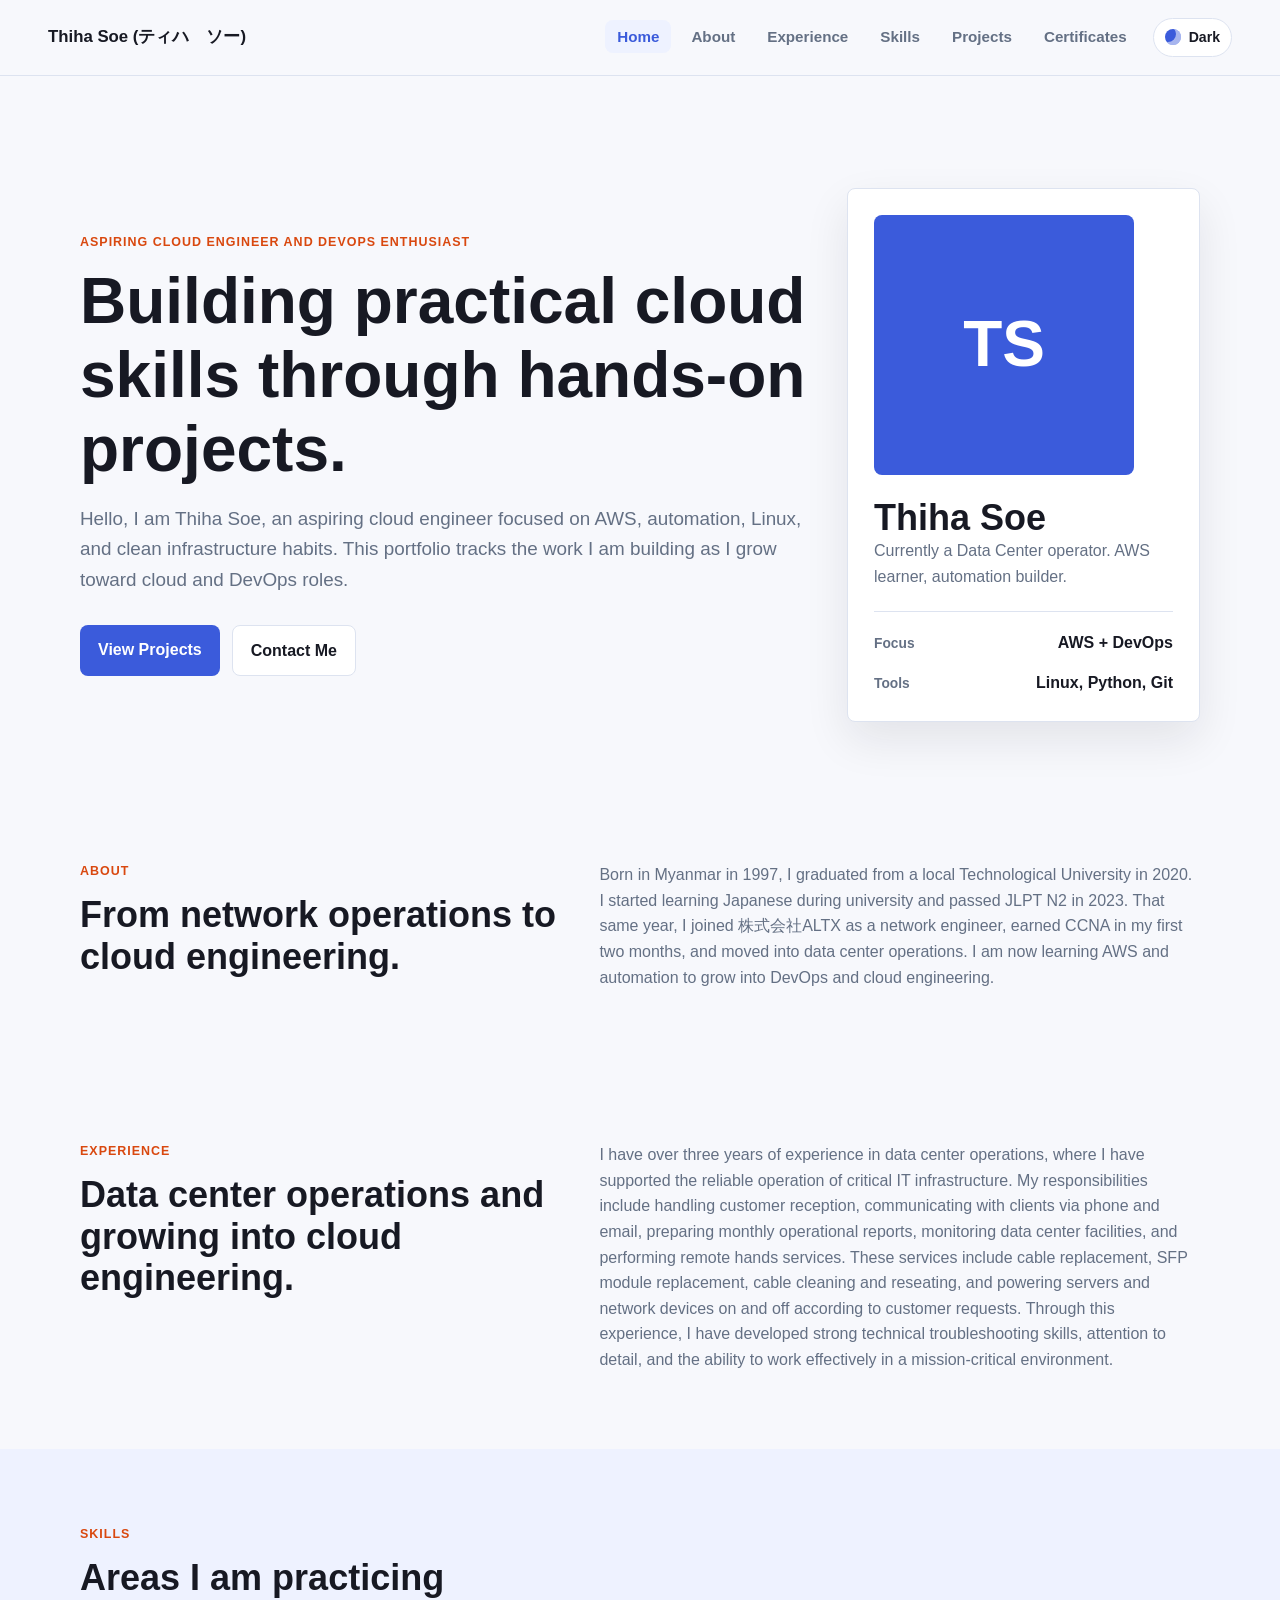
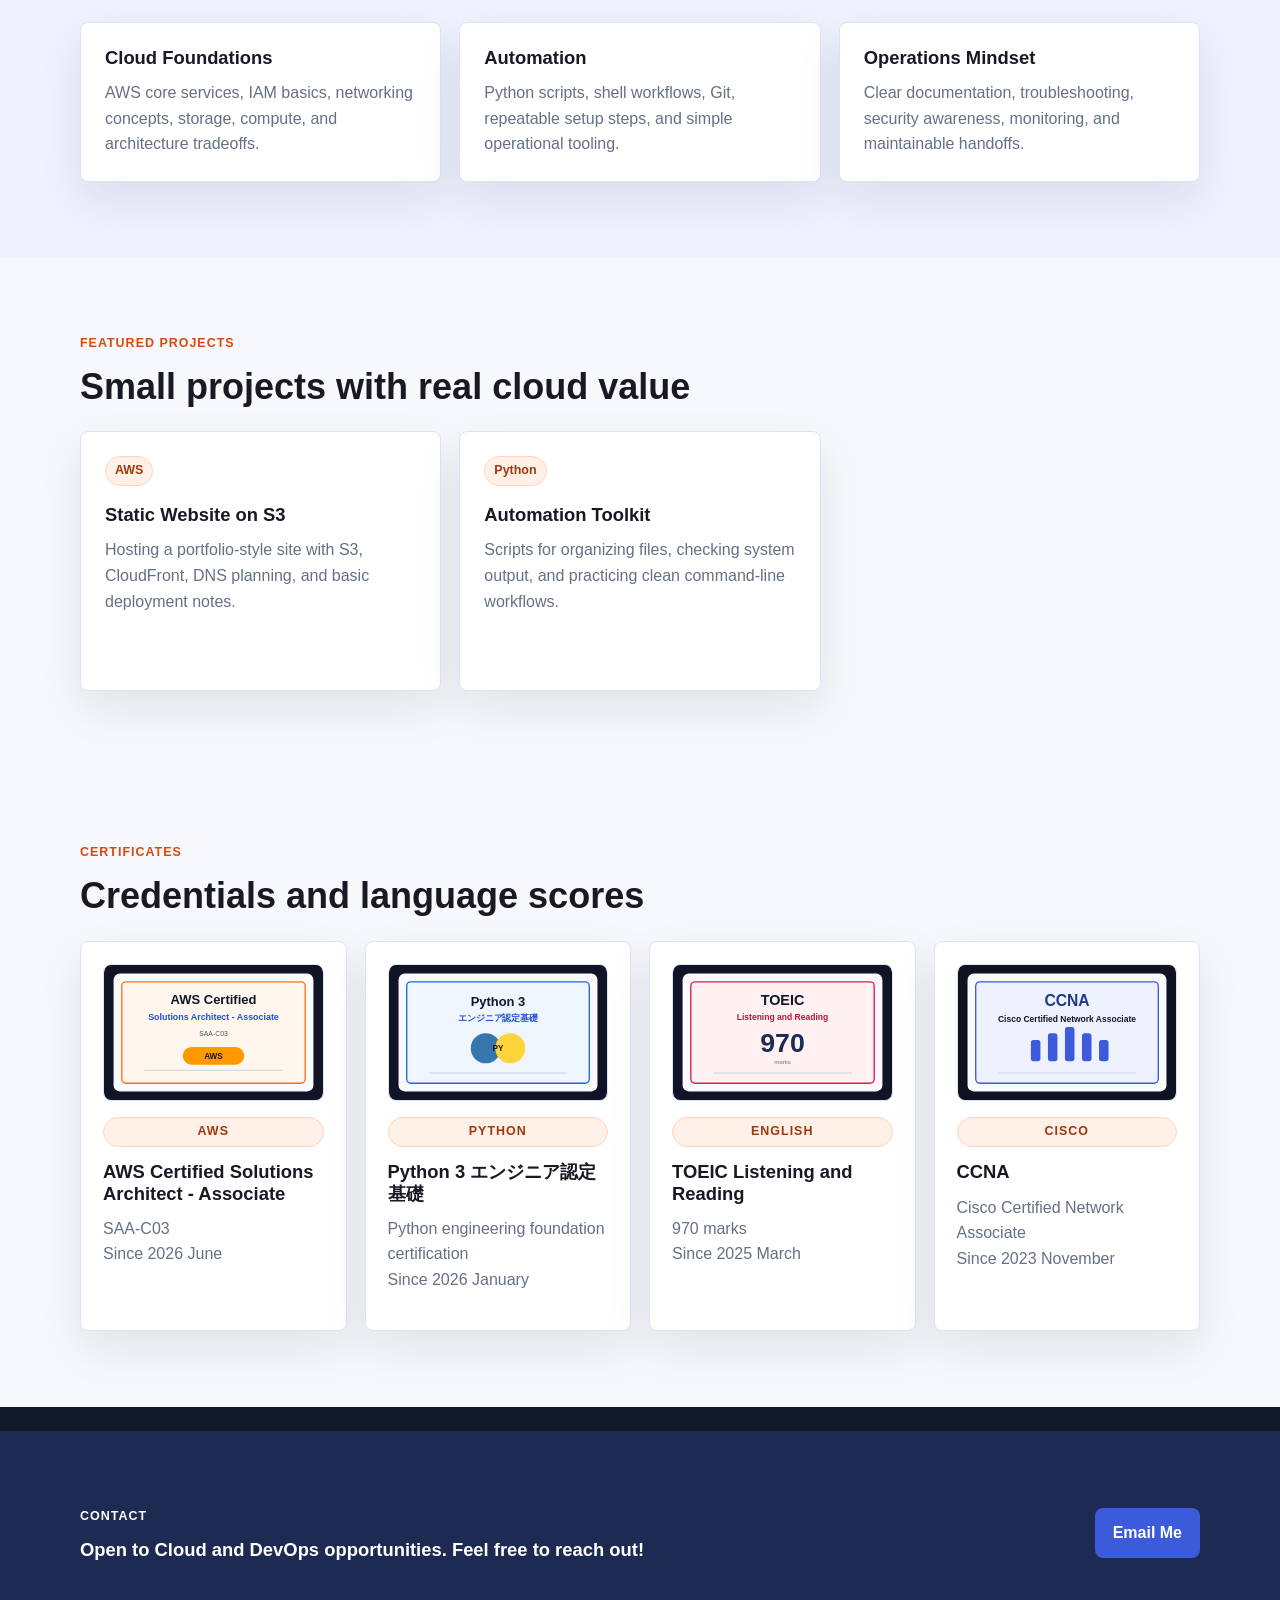
==== index.html @ a26cce4c "initial portfolio website Simple one page portfolio website with html, css, and javascript(day one) " ====
<!DOCTYPE html>
<html lang="en">
<head>
    <meta charset="UTF-8">
    <meta name="viewport" content="width=device-width, initial-scale=1.0">
    <meta name="description" content="Portfolio of Thiha Soe, an aspiring cloud engineer focused on AWS, automation, and reliable infrastructure.">
    <title>Thiha Soe | Cloud Engineer Portfolio</title>
    <link rel="stylesheet" href="assets/css/style.css">
</head>
<body>
    <nav class="site-nav" aria-label="Main navigation">
        <a class="brand" href="#home">Thiha Soe (ティハ　ソー)</a>
        <div class="nav-actions">
            <ul>
                <li><a href="#home" aria-current="page">Home</a></li>
                <li><a href="#about">About</a></li>
                <li><a href="#experience">Experience</a></li>
                <li><a href="#skills">Skills</a></li>
                <li><a href="#projects">Projects</a></li>
                <li><a href="#certificates">Certificates</a></li>
            </ul>
            <button class="theme-toggle" type="button" aria-label="Switch to dark mode" aria-pressed="false">
                <span class="theme-toggle-icon" aria-hidden="true"></span>
                <span class="theme-toggle-text">Dark</span>
            </button>
        </div>
    </nav>

    <header class="hero" id="home">
        <div class="container hero-grid">
            <div class="hero-copy">
                <p class="eyebrow">Aspiring Cloud Engineer and DEVOPS Enthusiast</p>
                <h1>Building practical cloud skills through hands-on projects.</h1>
                <p class="lead">
                    Hello, I am Thiha Soe, an aspiring cloud engineer focused on AWS, automation, Linux, and clean infrastructure habits. This portfolio tracks the work I am building as I grow toward cloud and DevOps roles.
                </p>
                <div class="hero-actions">
                    <a href="#projects" class="button primary">View Projects</a>
                    <a href="#contact" class="button secondary">Contact Me</a>
                </div>
            </div>
            <div class="profile-panel" aria-label="Portfolio summary">
                <div class="avatar" aria-hidden="true">TS</div>
                <div>
                    <h2>Thiha Soe</h2>
                    <p>Currently a Data Center operator.
                        AWS learner, automation builder.</p>
                </div>
                <dl class="quick-facts">
                    <div>
                        <dt>Focus</dt>
                        <dd>AWS + DevOps</dd>
                    </div>
                    <div>
                        <dt>Tools</dt>
                        <dd>Linux, Python, Git</dd>
                    </div>
                </dl>
            </div>
        </div>
    </header>

    <main>
        <section class="section" id="about">
            <div class="container split">
                <div>
                    <p class="eyebrow">About</p>
                    <h2>From network operations to cloud engineering.</h2>
                </div>
                <p>
                    Born in Myanmar in 1997, I graduated from a local Technological University in 2020. I started learning Japanese during university and passed JLPT N2 in 2023. That same year, I joined 株式会社ALTX as a network engineer, earned CCNA in my first two months, and moved into data center operations. I am now learning AWS and automation to grow into DevOps and cloud engineering.
                </p>
            </div>
        </section>

        <section class="section" id="experience">
            <div class="container split">
                <div>
                    <p class="eyebrow">Experience</p>
                    <h2>Data center operations and growing into cloud engineering.</h2>
                </div>
                <p>
                    I have over three years of experience in data center operations, where I have supported the reliable operation of critical IT infrastructure. My responsibilities include handling customer reception, communicating with clients via phone and email, preparing monthly operational reports, monitoring data center facilities, and performing remote hands services. These services include cable replacement, SFP module replacement, cable cleaning and reseating, and powering servers and network devices on and off according to customer requests. Through this experience, I have developed strong technical troubleshooting skills, attention to detail, and the ability to work effectively in a mission-critical environment.
                </p>
            </div>
        </section>

        <section class="section tinted" id="skills">
            <div class="container">
                <div class="section-heading">
                    <p class="eyebrow">Skills</p>
                    <h2>Areas I am practicing</h2>
                </div>
                <div class="grid three-up">
                    <article class="card">
                        <h3>Cloud Foundations</h3>
                        <p>AWS core services, IAM basics, networking concepts, storage, compute, and architecture tradeoffs.</p>
                    </article>
                    <article class="card">
                        <h3>Automation</h3>
                        <p>Python scripts, shell workflows, Git, repeatable setup steps, and simple operational tooling.</p>
                    </article>
                    <article class="card">
                        <h3>Operations Mindset</h3>
                        <p>Clear documentation, troubleshooting, security awareness, monitoring, and maintainable handoffs.</p>
                    </article>
                </div>
            </div>
        </section>

        <section class="section" id="projects">
            <div class="container">
                <div class="section-heading row-heading">
                    <div>
                        <p class="eyebrow">Featured Projects</p>
                        <h2>Small projects with real cloud value</h2>
                    </div>
                </div>
                <div class="grid three-up">
                    <article class="card project-card">
                        <span class="tag">AWS</span>
                        <h3>Static Website on S3</h3>
                        <p>Hosting a portfolio-style site with S3, CloudFront, DNS planning, and basic deployment notes.</p>
                    </article>
                    <article class="card project-card">
                        <span class="tag">Python</span>
                        <h3>Automation Toolkit</h3>
                        <p>Scripts for organizing files, checking system output, and practicing clean command-line workflows.</p>
                    </article>
                </div>
            </div>
        </section>

        <section class="section certificates-section" id="certificates">
            <div class="container">
                <div class="section-heading">
                    <p class="eyebrow">Certificates</p>
                    <h2>Credentials and language scores</h2>
                </div>
                <div class="grid four-up">
                    <article class="certificate-card">
                        <img class="certificate-media" src="assets/img/certificates/aws-saa-c03.svg" alt="AWS Certified Solutions Architect Associate certificate preview">
                        <span class="badge">AWS</span>
                        <h3>AWS Certified Solutions Architect - Associate</h3>
                        <p>SAA-C03</p>
                        <p>Since 2026 June</p>
                    </article>
                    <article class="certificate-card">
                        <img class="certificate-media" src="assets/img/certificates/python-foundation.svg" alt="Python 3 engineer foundation certificate preview">
                        <span class="badge">Python</span>
                        <h3>Python 3 エンジニア認定基礎</h3>
                        <p>Python engineering foundation certification</p>
                        <p>Since 2026 January</p>
                    </article>
                    <article class="certificate-card">
                        <img class="certificate-media" src="assets/img/certificates/toeic-970.svg" alt="TOEIC Listening and Reading score certificate preview">
                        <span class="badge">English</span>
                        <h3>TOEIC Listening and Reading</h3>
                        <p>970 marks</p>
                        <p>Since 2025 March</p>
                    </article>
                    </article>
                    <article class="certificate-card">
                        <img class="certificate-media" src="assets/img/certificates/ccna.svg" alt="CCNA certificate preview">
                        <span class="badge">Cisco</span>
                        <h3>CCNA</h3>
                        <p>Cisco Certified Network Associate</p>
                        <p>Since 2023 November</p>
                    </article>
                </div>
            </div>
        </section>
    </main>
        
    <footer>
        <section class="section contact-band" id="contact">
            <div class="container contact-content">
                <div>
                    <p class="eyebrow">Contact</p>
                    <h3>Open to Cloud and DevOps opportunities. Feel free to reach out!</h3>
                </div>
                <a href="mailto:thihasoe20697@gmail.com" class="button primary">Email Me</a>
            </div>
        </section>
    </footer>
    <script src="assets/js/script.js"></script>
</body>
</html>
---- assets/css/style.css ----
:root {
    color-scheme: light;
    --bg: #f7f8fc;
    --surface: #ffffff;
    --surface-soft: #eef2ff;
    --ink: #171923;
    --muted: #647084;
    --primary: #3b5bdb;
    --primary-dark: #1d2b53;
    --on-primary: #ffffff;
    --accent: #d9480f;
    --border: #dde3f0;
    --shadow: 0 18px 45px rgba(23, 25, 35, 0.09);
    --nav-bg: rgba(247, 248, 252, 0.92);
    --tag-bg: #fff1e8;
    --tag-border: #ffd4bd;
    --tag-text: #a1380b;
    --footer-bg: #111827;
    --footer-text: #cbd5e1;
}

:root[data-theme="dark"] {
    color-scheme: dark;
    --bg: #0f1220;
    --surface: #171a2e;
    --surface-soft: #1f2440;
    --ink: #f6f7fb;
    --muted: #adb7d1;
    --primary: #91a7ff;
    --primary-dark: #273469;
    --on-primary: #101426;
    --accent: #ffb86b;
    --border: #303854;
    --shadow: 0 18px 45px rgba(0, 0, 0, 0.32);
    --nav-bg: rgba(15, 18, 32, 0.94);
    --tag-bg: #33283b;
    --tag-border: #65507a;
    --tag-text: #ffd08f;
    --footer-bg: #090b14;
    --footer-text: #c8d0e6;
}

* {
    box-sizing: border-box;
    margin: 0;
    padding: 0;
}

html {
    scroll-behavior: smooth;
}

body {
    background: var(--bg);
    color: var(--ink);
    font-family: Arial, Helvetica, sans-serif;
    line-height: 1.6;
    transition: background 0.2s ease, color 0.2s ease;
}

a {
    color: inherit;
}

.site-nav {
    align-items: center;
    background: var(--nav-bg);
    border-bottom: 1px solid var(--border);
    display: flex;
    gap: 24px;
    justify-content: space-between;
    padding: 18px clamp(18px, 4vw, 48px);
    position: sticky;
    top: 0;
    z-index: 10;
}

.nav-actions {
    align-items: center;
    display: flex;
    gap: 14px;
}

.brand {
    color: var(--ink);
    font-size: 1.05rem;
    font-weight: 800;
    text-decoration: none;
}

.site-nav ul {
    display: flex;
    gap: 8px;
    list-style: none;
}

.theme-toggle {
    align-items: center;
    background: var(--surface);
    border: 1px solid var(--border);
    border-radius: 999px;
    color: var(--ink);
    cursor: pointer;
    display: inline-flex;
    font: inherit;
    font-size: 0.88rem;
    font-weight: 800;
    gap: 8px;
    min-height: 38px;
    padding: 7px 11px;
}

.theme-toggle:hover {
    border-color: var(--primary);
}

.theme-toggle-icon {
    background: var(--primary);
    border-radius: 50%;
    box-shadow: inset -5px -3px 0 rgba(255, 255, 255, 0.55);
    height: 16px;
    width: 16px;
}

:root[data-theme="dark"] .theme-toggle-icon {
    background: var(--accent);
    box-shadow: 0 0 0 4px rgba(255, 184, 107, 0.16);
}

.site-nav a:not(.brand) {
    border-radius: 8px;
    color: var(--muted);
    font-size: 0.95rem;
    font-weight: 700;
    padding: 8px 12px;
    text-decoration: none;
}

.site-nav a:hover,
.site-nav a[aria-current="page"] {
    background: var(--surface-soft);
    color: var(--primary);
}

.container {
    margin: 0 auto;
    width: min(1120px, calc(100% - 36px));
}

.hero {
    padding: clamp(56px, 9vw, 112px) 0 64px;
}

.hero-grid {
    align-items: center;
    display: grid;
    gap: 34px;
    grid-template-columns: minmax(0, 1.35fr) minmax(280px, 0.65fr);
}

.hero-copy {
    max-width: 760px;
}

.eyebrow {
    color: var(--accent);
    font-size: 0.78rem;
    font-weight: 800;
    letter-spacing: 0.08em;
    margin-bottom: 12px;
    text-transform: uppercase;
}

h1,
h2,
h3 {
    line-height: 1.15;
}

h1 {
    font-size: clamp(2.4rem, 5vw, 4.8rem);
    max-width: 840px;
}

h2 {
    font-size: clamp(1.45rem, 3vw, 2.25rem);
}

h3 {
    font-size: 1.15rem;
}

p {
    color: var(--muted);
}

.lead {
    color: var(--muted);
    font-size: clamp(1.02rem, 2vw, 1.18rem);
    margin-top: 18px;
}

.hero-actions {
    display: flex;
    flex-wrap: wrap;
    gap: 12px;
    margin-top: 30px;
}

.button {
    border-radius: 8px;
    display: inline-flex;
    font-weight: 800;
    justify-content: center;
    min-height: 46px;
    padding: 12px 18px;
    text-decoration: none;
    transition: background 0.2s ease, color 0.2s ease, transform 0.2s ease;
}

.button:hover {
    transform: translateY(-2px);
}

.button.primary {
    background: var(--primary);
    color: var(--on-primary);
}

.button.primary:hover {
    background: var(--primary-dark);
}

.button.secondary {
    background: var(--surface);
    border: 1px solid var(--border);
    color: var(--ink);
}

.profile-panel {
    background: var(--surface);
    border: 1px solid var(--border);
    border-radius: 8px;
    box-shadow: var(--shadow);
    display: grid;
    gap: 22px;
    padding: 26px;
}

.avatar {
    align-items: center;
    aspect-ratio: 1;
    background: var(--primary);
    border-radius: 8px;
    color: var(--on-primary);
    display: grid;
    font-size: clamp(2.4rem, 5vw, 4rem);
    font-weight: 900;
    justify-items: center;
    width: min(100%, 260px);
}

.quick-facts {
    border-top: 1px solid var(--border);
    display: grid;
    gap: 14px;
    padding-top: 18px;
}

.quick-facts div {
    align-items: baseline;
    display: flex;
    justify-content: space-between;
    gap: 16px;
}

.quick-facts dt {
    color: var(--muted);
    font-size: 0.86rem;
    font-weight: 700;
}

.quick-facts dd {
    color: var(--ink);
    font-weight: 800;
    text-align: right;
}

.section {
    padding: clamp(42px, 7vw, 76px) 0;
}

.page {
    min-height: 72vh;
}

.tinted {
    background: var(--surface-soft);
}

.split {
    align-items: start;
    display: grid;
    gap: 28px;
    grid-template-columns: minmax(0, 0.9fr) minmax(0, 1.1fr);
}

.section-heading {
    margin-bottom: 24px;
}

.row-heading {
    align-items: end;
    display: flex;
    gap: 18px;
    justify-content: space-between;
}

.text-link {
    color: var(--primary);
    font-weight: 800;
    text-decoration-thickness: 2px;
    text-underline-offset: 4px;
}

.grid {
    display: grid;
    gap: 18px;
}

.two-up {
    grid-template-columns: repeat(2, minmax(0, 1fr));
}

.three-up {
    grid-template-columns: repeat(3, minmax(0, 1fr));
}

.card {
    background: var(--surface);
    border: 1px solid var(--border);
    border-radius: 8px;
    box-shadow: var(--shadow);
    padding: 24px;
}

.card h2,
.card h3 {
    margin-bottom: 12px;
}

.project-card {
    display: flex;
    flex-direction: column;
    min-height: 260px;
}

.tag {
    align-items: center;
    align-self: flex-start;
    background: var(--tag-bg);
    border: 1px solid var(--tag-border);
    border-radius: 999px;
    color: var(--tag-text);
    display: inline-flex;
    font-size: 0.78rem;
    font-weight: 900;
    justify-content: center;
    margin-bottom: 18px;
    min-height: 28px;
    padding: 4px 9px;
    text-align: center;
}

.four-up {
    grid-template-columns: repeat(auto-fit, minmax(220px, 1fr));
}

.certificates-section {
    background: var(--bg);
}

.certificate-card {
    background: var(--surface);
    border: 1px solid var(--border);
    border-radius: 8px;
    box-shadow: var(--shadow);
    display: flex;
    flex-direction: column;
    min-height: 390px;
    padding: 22px;
}

.certificate-media {
    aspect-ratio: 16 / 10;
    background: var(--surface-soft);
    border: 1px solid var(--border);
    border-radius: 8px;
    display: block;
    margin-bottom: 16px;
    object-fit: cover;
    width: 100%;
}

.certificate-card .badge {
    align-items: center;
    background: var(--tag-bg);
    border: 1px solid var(--tag-border);
    border-radius: 999px;
    color: var(--tag-text);
    display: inline-flex;
    font-size: 0.78rem;
    font-weight: 900;
    justify-content: center;
    letter-spacing: 0.08em;
    margin-bottom: 14px;
    min-height: 28px;
    padding: 4px 10px;
    text-align: center;
    text-transform: uppercase;
}

.certificate-card h3 {
    margin-bottom: 12px;
}

.credential-actions {
    margin-top: auto;
    padding-top: 18px;
}

.button.small {
    font-size: 0.88rem;
    min-height: 40px;
    padding: 9px 12px;
    width: 100%;
}

.cert-icon {
    align-items: center;
    background: var(--surface-soft);
    border: 1px solid var(--border);
    border-radius: 14px;
    display: inline-flex;
    height: 54px;
    justify-content: center;
    margin-bottom: 12px;
    width: 54px;
}

.cert-icon svg {
    height: 32px;
    width: 32px;
}

.badge-row {
    display: flex;
    flex-wrap: wrap;
    gap: 8px;
    margin-top: 14px;
}

.pill {
    background: var(--surface-soft);
    border: 1px solid var(--border);
    border-radius: 999px;
    color: var(--primary);
    display: inline-block;
    font-size: 0.76rem;
    font-weight: 700;
    padding: 4px 8px;
}

.check-list,
.mini-list {
    list-style: none;
}

.check-list li,
.mini-list li {
    color: var(--muted);
    padding-left: 22px;
    position: relative;
}

.check-list li + li,
.mini-list li + li {
    margin-top: 9px;
}

.check-list li::before,
.mini-list li::before {
    background: var(--primary);
    border-radius: 50%;
    content: "";
    height: 7px;
    left: 0;
    position: absolute;
    top: 0.6em;
    width: 7px;
}

.mini-list {
    border-top: 1px solid var(--border);
    margin-top: auto;
    padding-top: 18px;
}

.timeline {
    display: grid;
    gap: 16px;
}

.timeline article {
    align-items: start;
    background: var(--surface);
    border: 1px solid var(--border);
    border-radius: 8px;
    display: grid;
    gap: 18px;
    grid-template-columns: 54px 1fr;
    padding: 20px;
}

.timeline span {
    align-items: center;
    background: var(--primary);
    border-radius: 8px;
    color: #ffffff;
    display: grid;
    font-weight: 900;
    height: 44px;
    justify-items: center;
}

.contact-band {
    background: var(--primary-dark);
}

.contact-band h2,
.contact-band .eyebrow {
    color: #ffffff;
}

.contact-content {
    align-items: center;
    display: flex;
    gap: 22px;
    justify-content: space-between;
}

footer {
    background: var(--footer-bg);
    color: #ffffff;
    padding: 24px 0;
}

footer p {
    color: var(--footer-text);
}

.footer-content {
    align-items: center;
    display: flex;
    flex-wrap: wrap;
    gap: 12px;
    justify-content: space-between;
}

@media (max-width: 860px) {
    .hero-grid,
    .split,
    .two-up,
    .three-up,
    .four-up {
        grid-template-columns: 1fr;
    }

    .profile-panel {
        max-width: 460px;
    }

    .row-heading,
    .contact-content {
        align-items: flex-start;
        flex-direction: column;
    }
}

@media (max-width: 620px) {
    .site-nav {
        align-items: flex-start;
        flex-direction: column;
    }

    .nav-actions {
        align-items: flex-start;
        flex-direction: column;
        width: 100%;
    }

    .site-nav ul {
        flex-wrap: wrap;
    }

    .button {
        width: 100%;
    }

    .hero-actions {
        width: 100%;
    }

    .quick-facts div {
        align-items: flex-start;
        flex-direction: column;
        gap: 2px;
    }

    .quick-facts dd {
        text-align: left;
    }
}
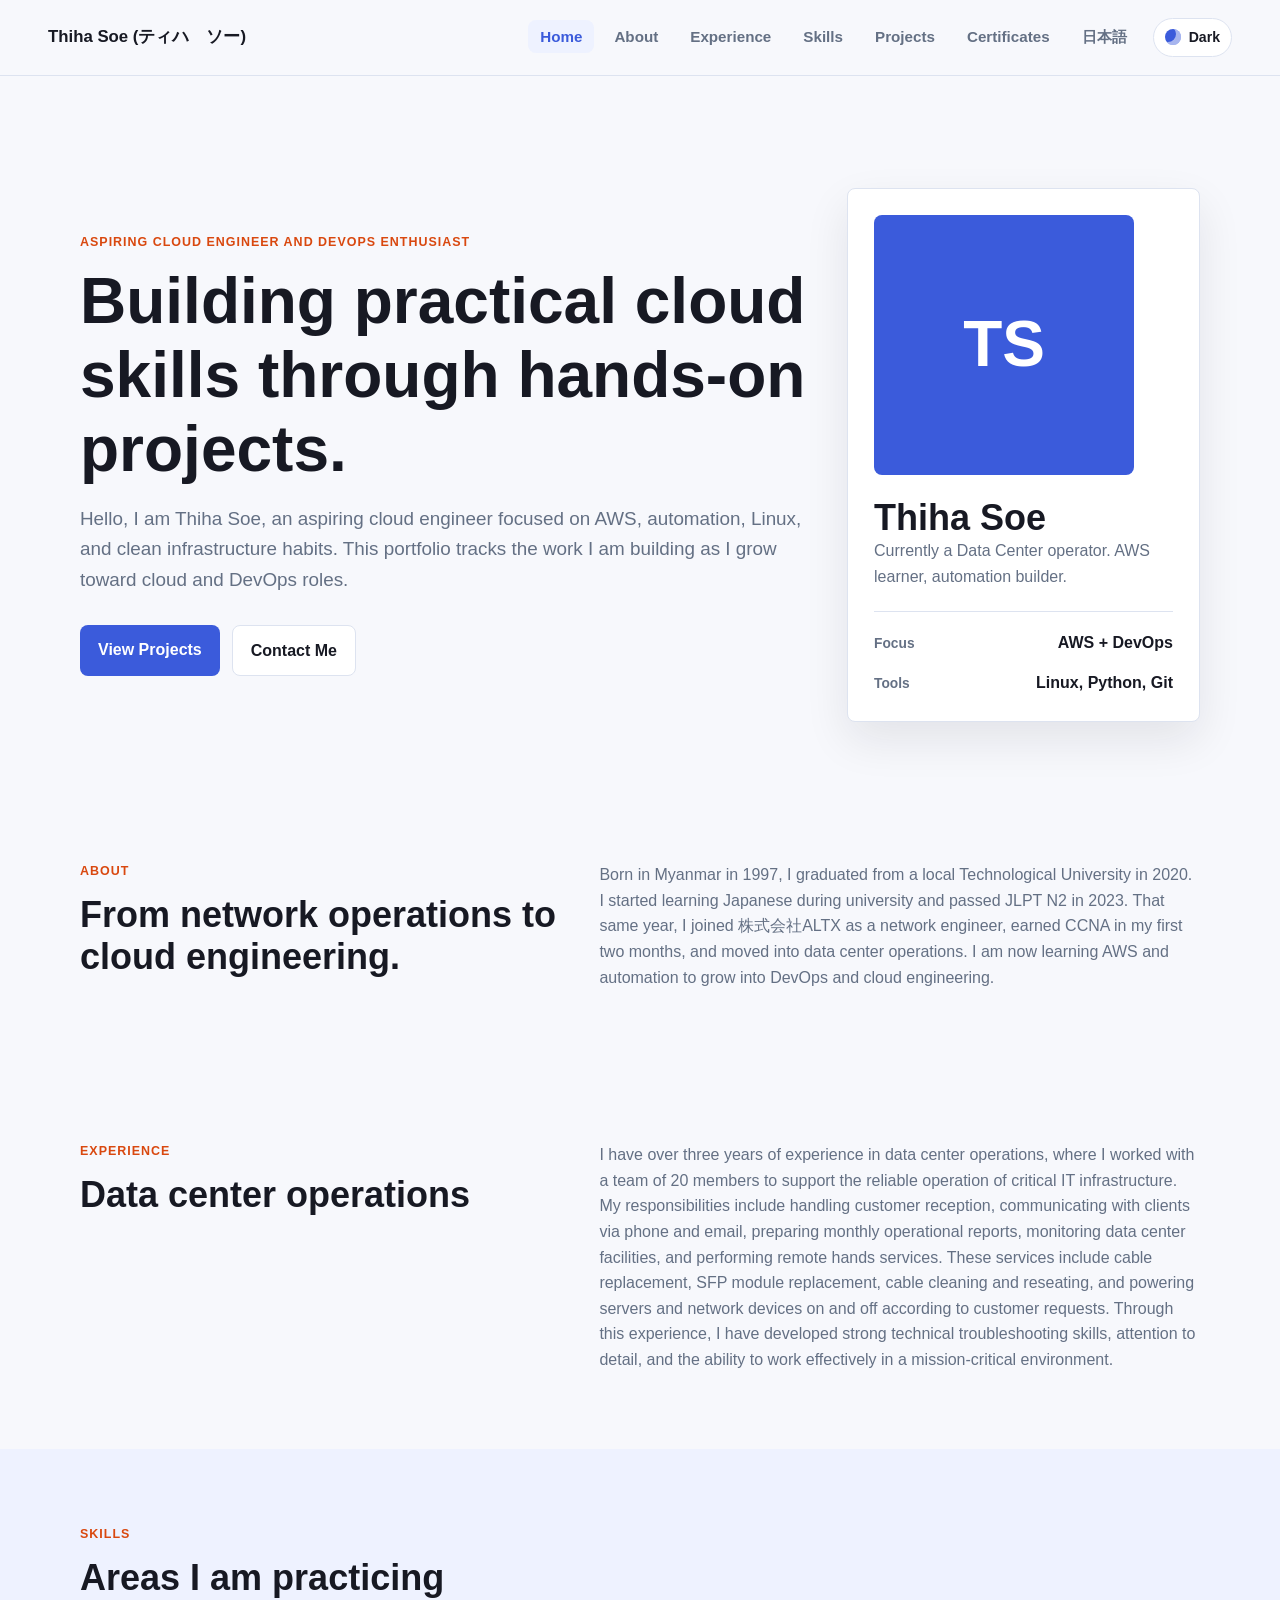
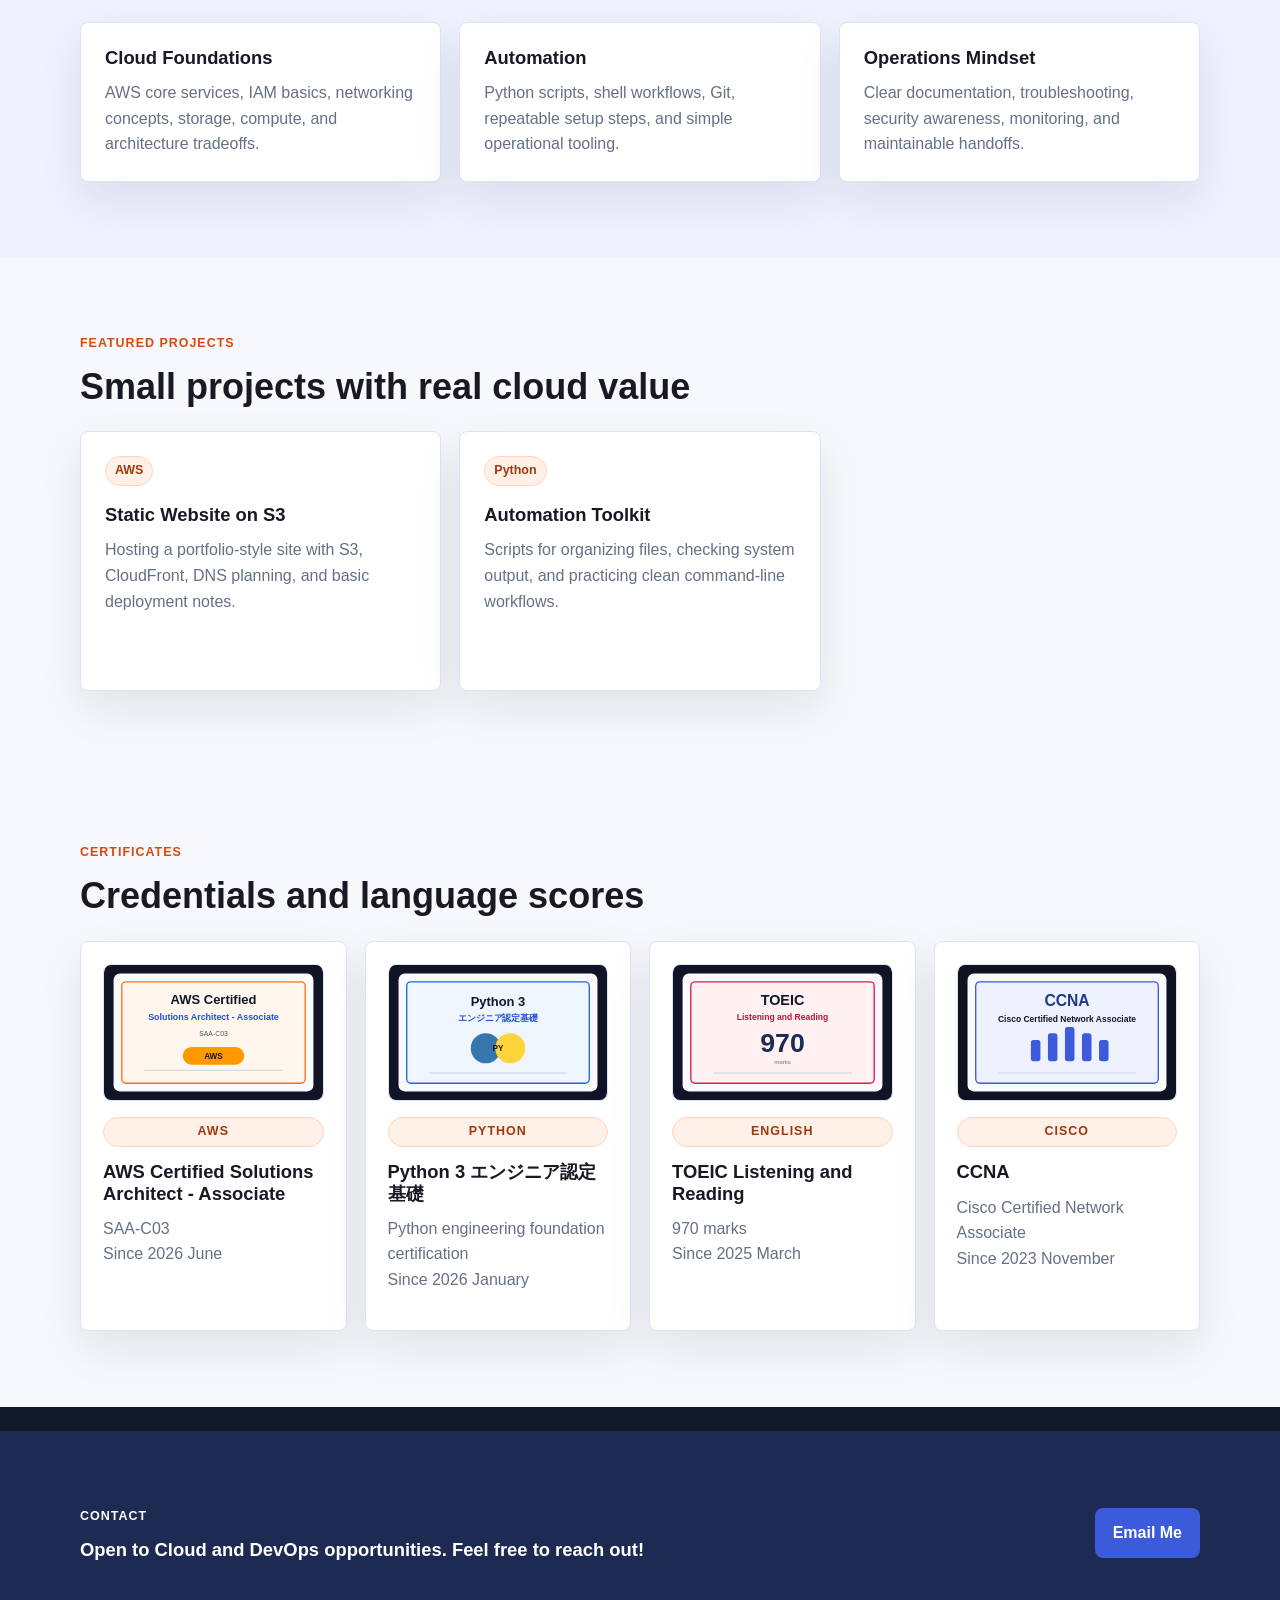
==== commit 8c1624e2: "Added Japanese version of the website add another buttom, now can change between English and Japanes" ====
--- a/index.html
+++ b/index.html
@@ -18,6 +18,7 @@
                 <li><a href="#skills">Skills</a></li>
                 <li><a href="#projects">Projects</a></li>
                 <li><a href="#certificates">Certificates</a></li>
+                <li><a href="pages/japanese.html">日本語</a></li>
             </ul>
             <button class="theme-toggle" type="button" aria-label="Switch to dark mode" aria-pressed="false">
                 <span class="theme-toggle-icon" aria-hidden="true"></span>
@@ -77,10 +78,10 @@
             <div class="container split">
                 <div>
                     <p class="eyebrow">Experience</p>
-                    <h2>Data center operations and growing into cloud engineering.</h2>
+                    <h2>Data center operations</h2>
                 </div>
                 <p>
-                    I have over three years of experience in data center operations, where I have supported the reliable operation of critical IT infrastructure. My responsibilities include handling customer reception, communicating with clients via phone and email, preparing monthly operational reports, monitoring data center facilities, and performing remote hands services. These services include cable replacement, SFP module replacement, cable cleaning and reseating, and powering servers and network devices on and off according to customer requests. Through this experience, I have developed strong technical troubleshooting skills, attention to detail, and the ability to work effectively in a mission-critical environment.
+                    I have over three years of experience in data center operations, where I worked with a team of 20 members to support the reliable operation of critical IT infrastructure. My responsibilities include handling customer reception, communicating with clients via phone and email, preparing monthly operational reports, monitoring data center facilities, and performing remote hands services. These services include cable replacement, SFP module replacement, cable cleaning and reseating, and powering servers and network devices on and off according to customer requests. Through this experience, I have developed strong technical troubleshooting skills, attention to detail, and the ability to work effectively in a mission-critical environment.
                 </p>
             </div>
         </section>
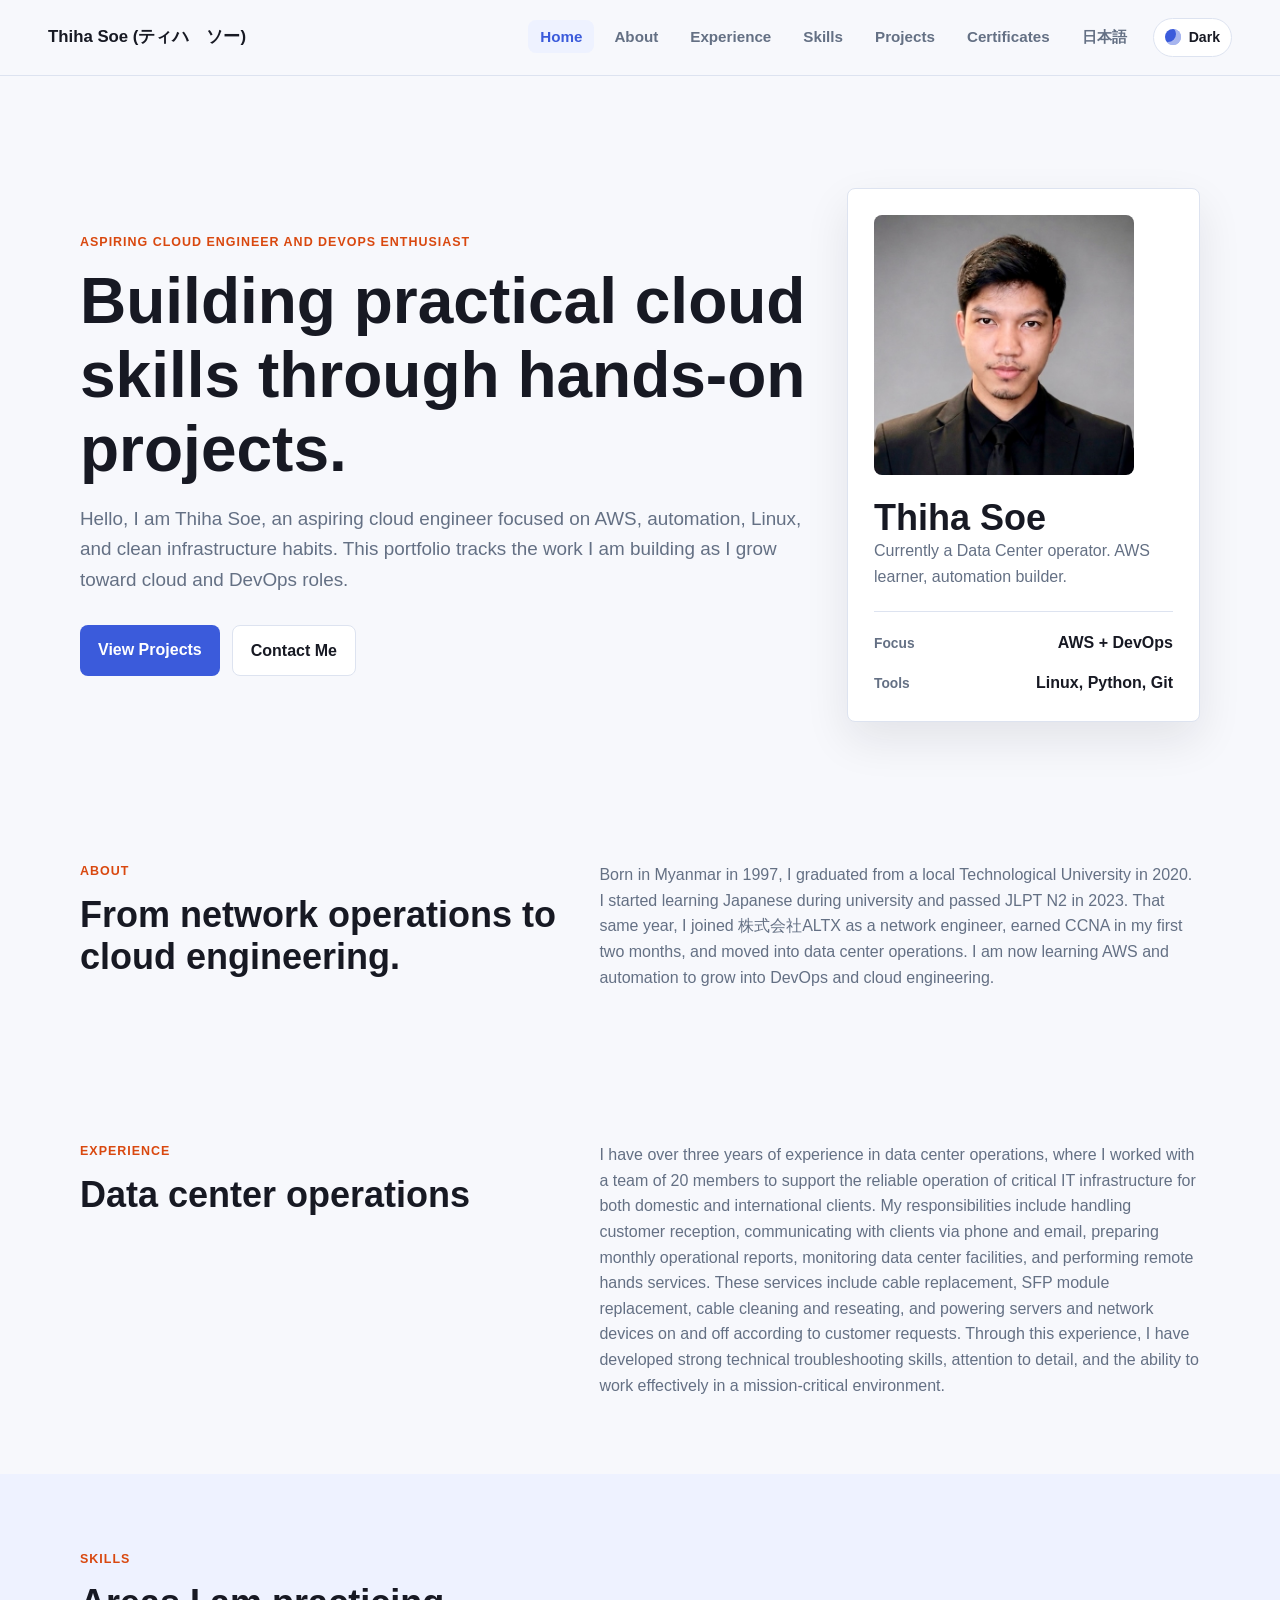
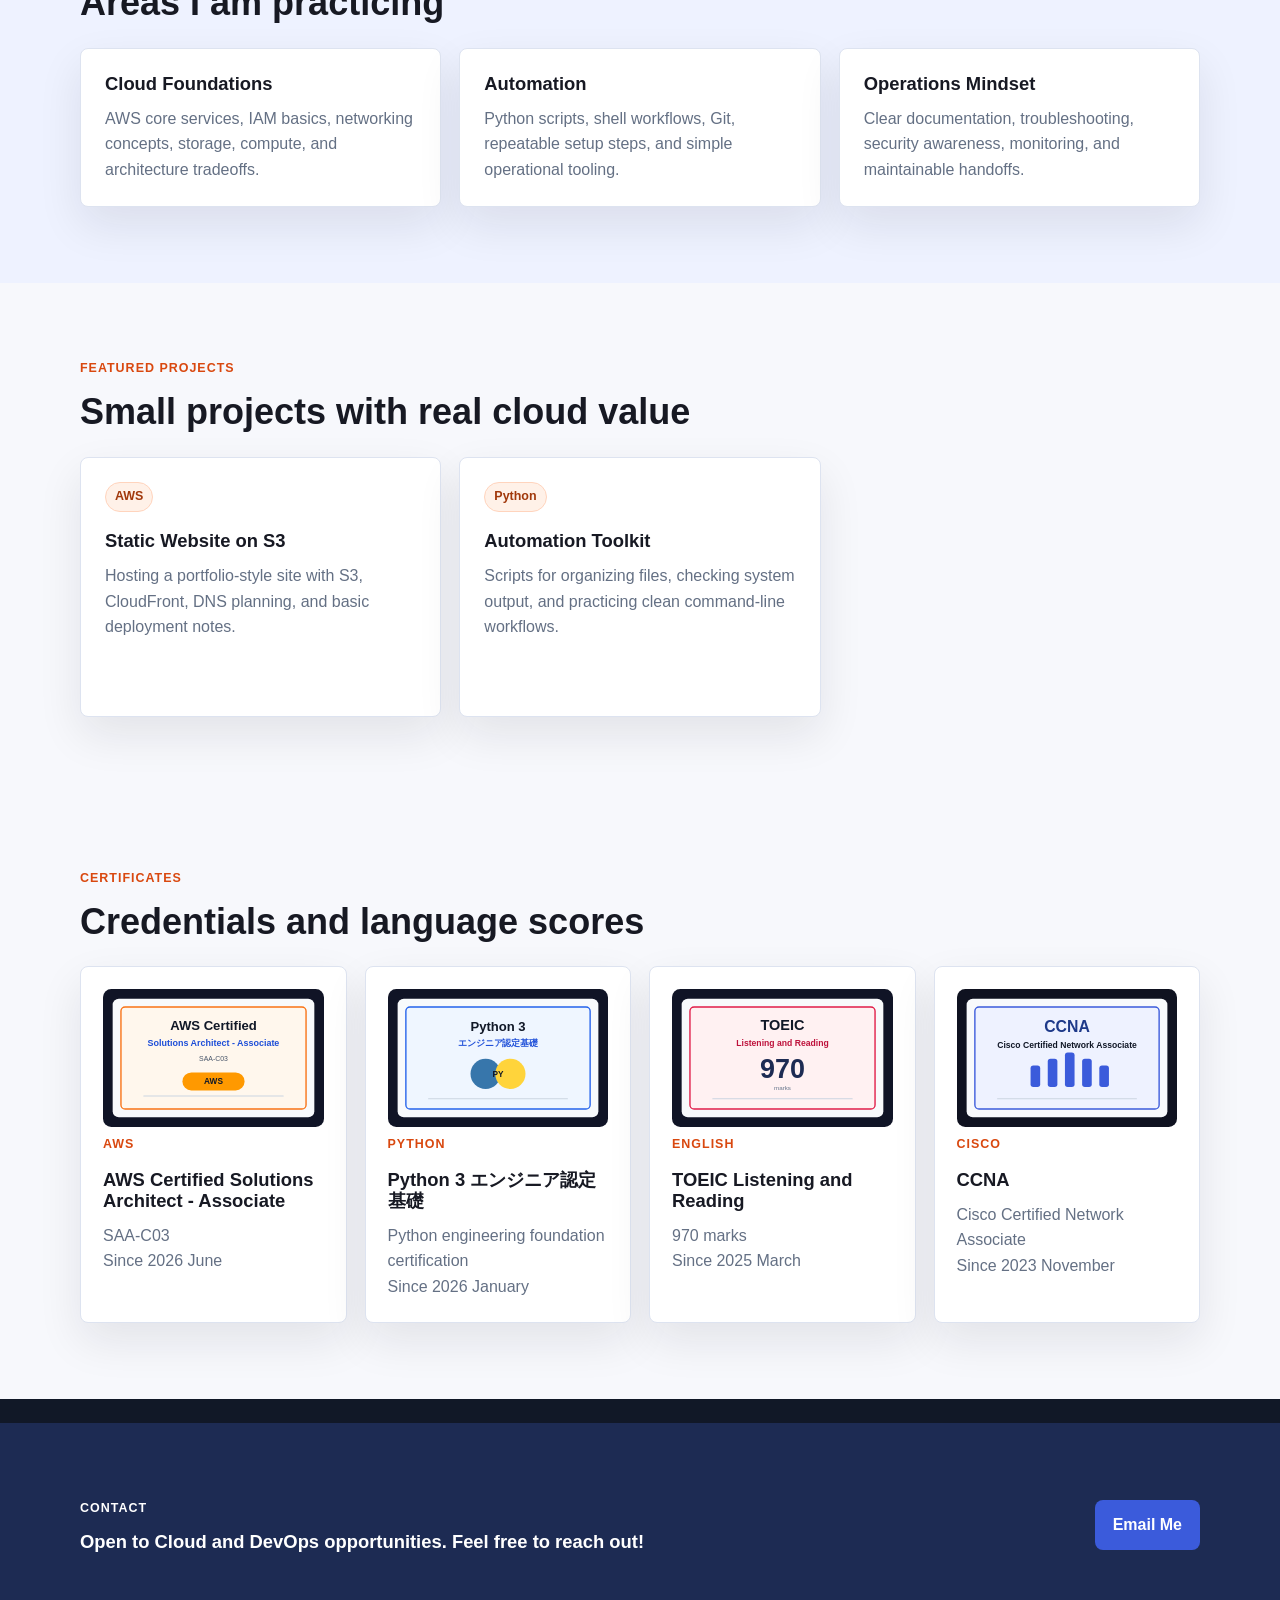
==== commit 3f899ff4: "Added domestic and international in the introduction section and ajust the border" ====
--- a/index.html
+++ b/index.html
@@ -41,7 +41,7 @@
                 </div>
             </div>
             <div class="profile-panel" aria-label="Portfolio summary">
-                <div class="avatar" aria-hidden="true">TS</div>
+                <div class="avatar" aria-hidden="true"><img class="certificate-media" src="assets/images/Thiha_Soe.jpeg" alt="Thiha Soe"></div>
                 <div>
                     <h2>Thiha Soe</h2>
                     <p>Currently a Data Center operator.
@@ -81,7 +81,7 @@
                     <h2>Data center operations</h2>
                 </div>
                 <p>
-                    I have over three years of experience in data center operations, where I worked with a team of 20 members to support the reliable operation of critical IT infrastructure. My responsibilities include handling customer reception, communicating with clients via phone and email, preparing monthly operational reports, monitoring data center facilities, and performing remote hands services. These services include cable replacement, SFP module replacement, cable cleaning and reseating, and powering servers and network devices on and off according to customer requests. Through this experience, I have developed strong technical troubleshooting skills, attention to detail, and the ability to work effectively in a mission-critical environment.
+                    I have over three years of experience in data center operations, where I worked with a team of 20 members to support the reliable operation of critical IT infrastructure for both domestic and international clients. My responsibilities include handling customer reception, communicating with clients via phone and email, preparing monthly operational reports, monitoring data center facilities, and performing remote hands services. These services include cable replacement, SFP module replacement, cable cleaning and reseating, and powering servers and network devices on and off according to customer requests. Through this experience, I have developed strong technical troubleshooting skills, attention to detail, and the ability to work effectively in a mission-critical environment.
                 </p>
             </div>
         </section>
--- a/assets/css/style.css
+++ b/assets/css/style.css
@@ -257,7 +257,16 @@
     font-size: clamp(2.4rem, 5vw, 4rem);
     font-weight: 900;
     justify-items: center;
+    overflow: hidden;
     width: min(100%, 260px);
+}
+
+.avatar img {
+    display: block;
+    height: 100%;
+    object-fit: cover;
+    object-position: center;
+    width: 100%;
 }
 
 .quick-facts {
@@ -373,7 +382,7 @@
 }
 
 .four-up {
-    grid-template-columns: repeat(auto-fit, minmax(220px, 1fr));
+    grid-template-columns: repeat(4, minmax(0, 1fr));
 }
 
 .certificates-section {
@@ -385,90 +394,22 @@
     border: 1px solid var(--border);
     border-radius: 8px;
     box-shadow: var(--shadow);
-    display: flex;
-    flex-direction: column;
-    min-height: 390px;
+    min-height: 190px;
     padding: 22px;
 }
 
-.certificate-media {
-    aspect-ratio: 16 / 10;
-    background: var(--surface-soft);
-    border: 1px solid var(--border);
-    border-radius: 8px;
+.certificate-card span {
+    color: var(--accent);
     display: block;
-    margin-bottom: 16px;
-    object-fit: cover;
-    width: 100%;
-}
-
-.certificate-card .badge {
-    align-items: center;
-    background: var(--tag-bg);
-    border: 1px solid var(--tag-border);
-    border-radius: 999px;
-    color: var(--tag-text);
-    display: inline-flex;
     font-size: 0.78rem;
     font-weight: 900;
-    justify-content: center;
     letter-spacing: 0.08em;
     margin-bottom: 14px;
-    min-height: 28px;
-    padding: 4px 10px;
-    text-align: center;
     text-transform: uppercase;
 }
 
 .certificate-card h3 {
     margin-bottom: 12px;
-}
-
-.credential-actions {
-    margin-top: auto;
-    padding-top: 18px;
-}
-
-.button.small {
-    font-size: 0.88rem;
-    min-height: 40px;
-    padding: 9px 12px;
-    width: 100%;
-}
-
-.cert-icon {
-    align-items: center;
-    background: var(--surface-soft);
-    border: 1px solid var(--border);
-    border-radius: 14px;
-    display: inline-flex;
-    height: 54px;
-    justify-content: center;
-    margin-bottom: 12px;
-    width: 54px;
-}
-
-.cert-icon svg {
-    height: 32px;
-    width: 32px;
-}
-
-.badge-row {
-    display: flex;
-    flex-wrap: wrap;
-    gap: 8px;
-    margin-top: 14px;
-}
-
-.pill {
-    background: var(--surface-soft);
-    border: 1px solid var(--border);
-    border-radius: 999px;
-    color: var(--primary);
-    display: inline-block;
-    font-size: 0.76rem;
-    font-weight: 700;
-    padding: 4px 8px;
 }
 
 .check-list,
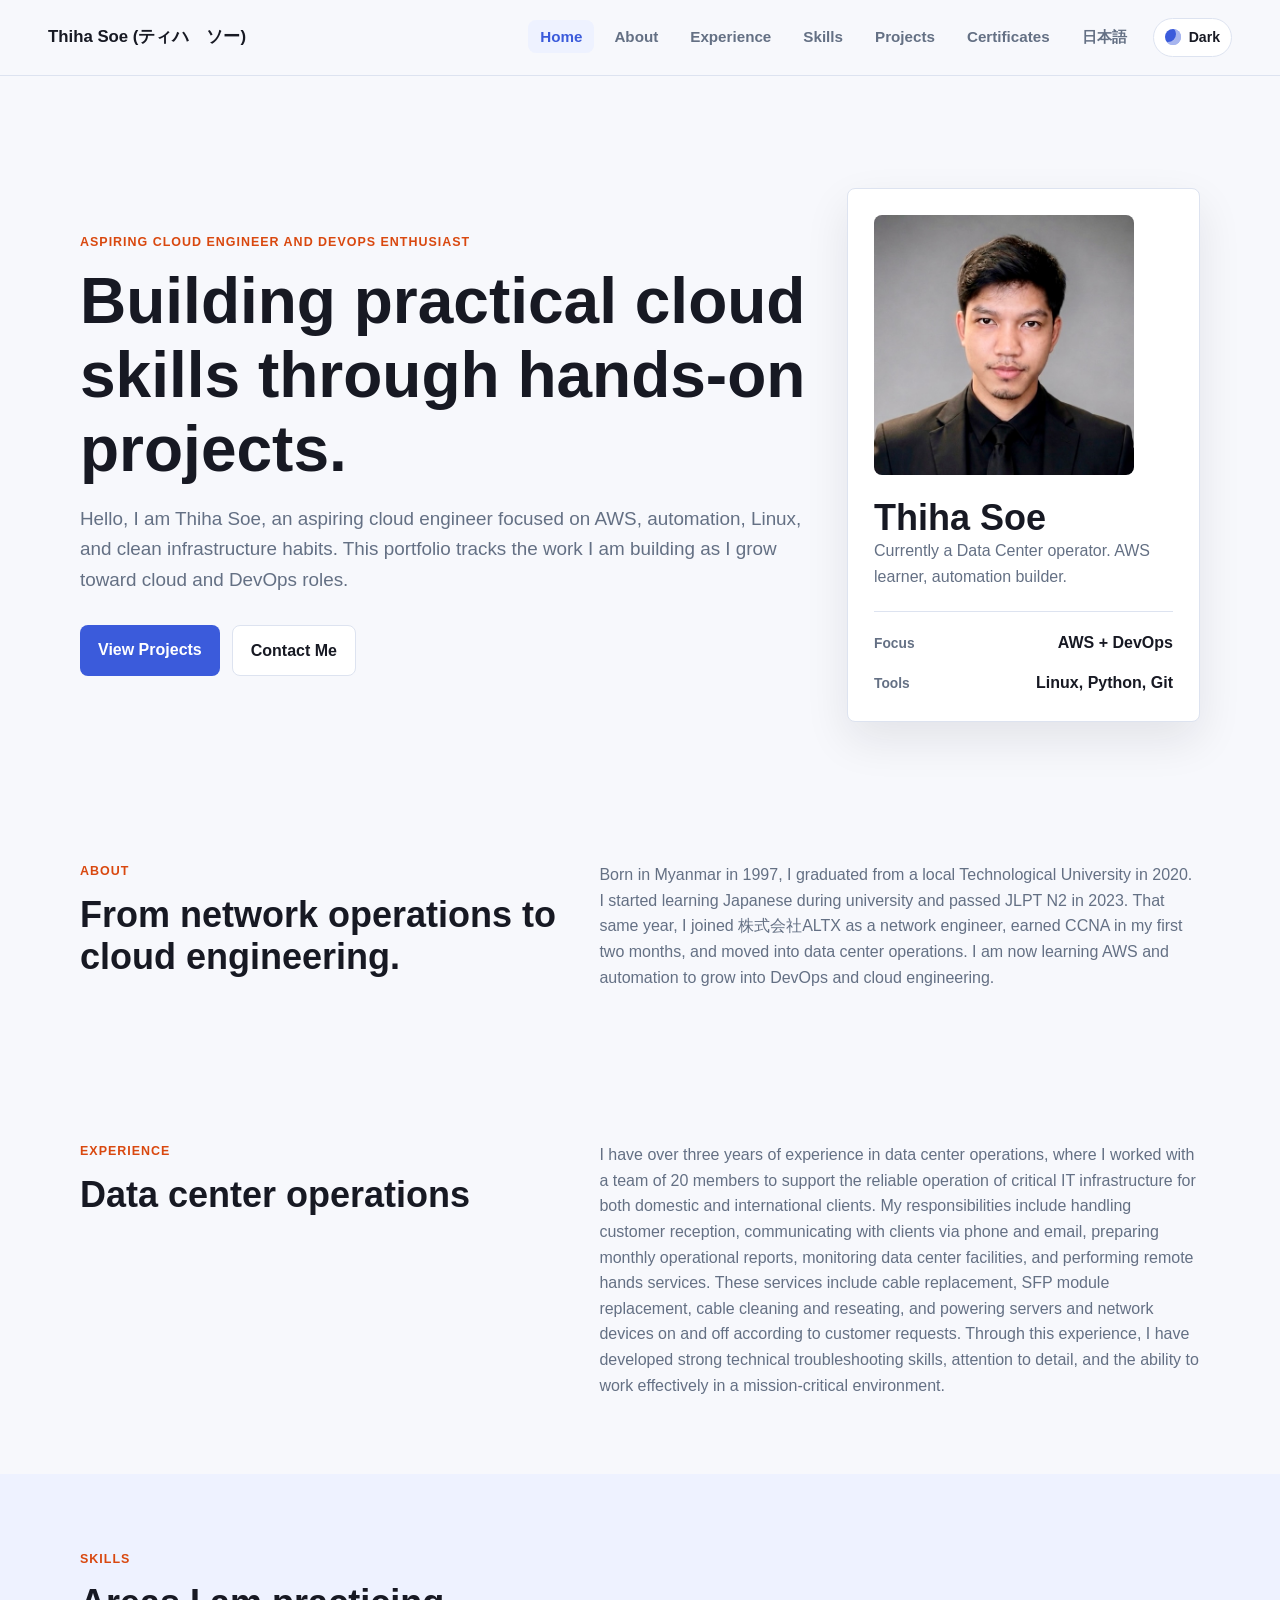
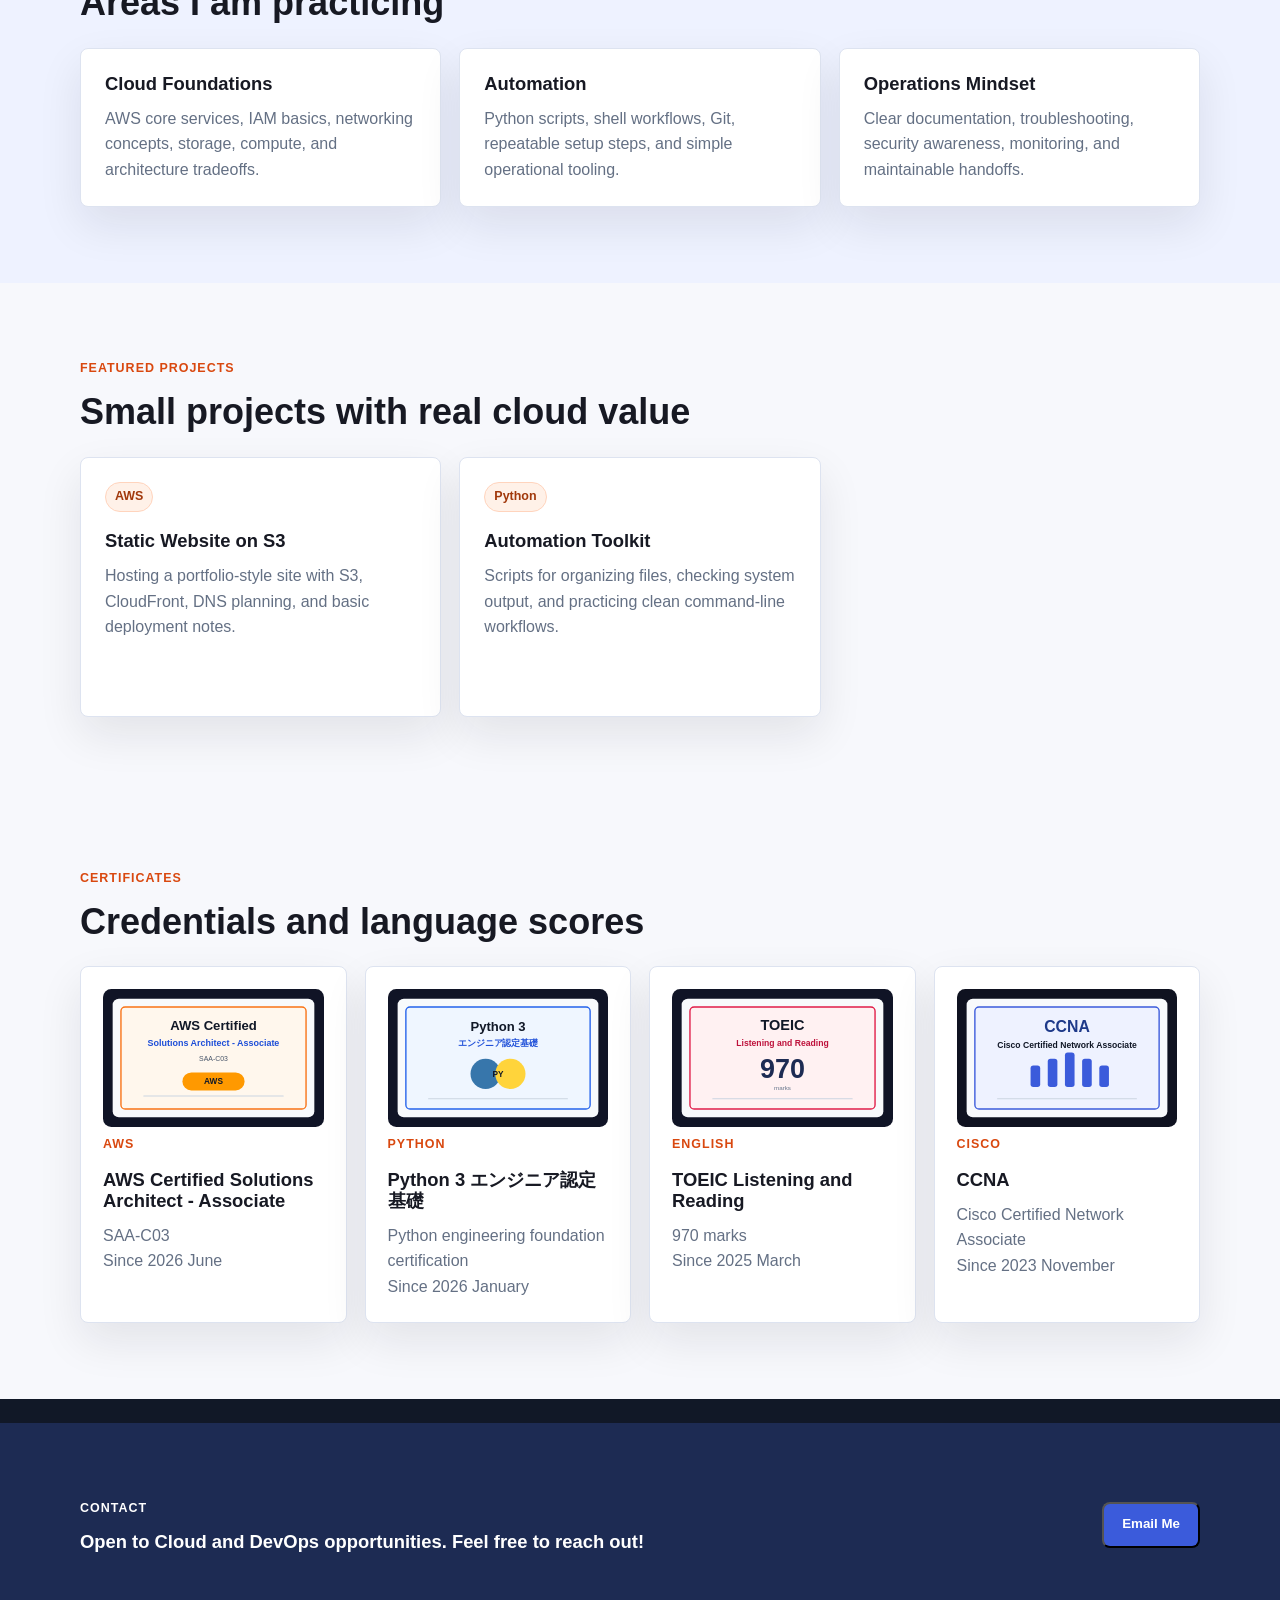
==== commit 83de934f: ""Imporved contact form UX and loading state"" ====
--- a/index.html
+++ b/index.html
@@ -180,7 +180,22 @@
                     <p class="eyebrow">Contact</p>
                     <h3>Open to Cloud and DevOps opportunities. Feel free to reach out!</h3>
                 </div>
-                <a href="mailto:thihasoe20697@gmail.com" class="button primary">Email Me</a>
+
+                <button id="contact-toggle" class="button primary" type="button">Email Me</button>
+
+                <div id="contact-modal" class="contact-modal" hidden>
+                    <form id="contact-form" class="contact-form">
+                        <input type="text" id="name" name="name" placeholder="Your Name" required>
+                        <input type="email" id="email" name="email" placeholder="Your Email" required>
+                        <input type="text" id="subject" name="subject" placeholder="Subject" required>
+                        <textarea id="message" name="message" rows="6" placeholder="Your Message" required></textarea>
+                        <div class="contact-actions">
+                            <button id="submit-button" type="submit" class="button primary">Send Message</button>
+                            <button type="button" id="contact-close" class="button secondary">Cancel</button>
+                        </div>
+                        <p id="status-message"></p>
+                    </form>
+                </div>
             </div>
         </section>
     </footer>
--- a/assets/css/style.css
+++ b/assets/css/style.css
@@ -490,6 +490,69 @@
     justify-content: space-between;
 }
 
+.contact-modal {
+    align-items: center;
+    background: rgba(8, 12, 30, 0.75);
+    bottom: 0;
+    display: grid;
+    inset: 0;
+    justify-items: center;
+    left: 0;
+    padding: 24px;
+    position: fixed;
+    right: 0;
+    top: 0;
+    z-index: 50;
+}
+
+.contact-modal[hidden] {
+    display: none !important;
+}
+
+.contact-form {
+    background: var(--surface);
+    border-radius: 24px;
+    box-shadow: 0 28px 80px rgba(17, 24, 39, 0.25);
+    display: grid;
+    gap: 16px;
+    max-height: min(90vh, 840px);
+    max-width: 520px;
+    overflow: auto;
+    padding: 28px;
+    width: min(100%, 520px);
+}
+
+.contact-form input,
+.contact-form textarea {
+    background: var(--bg);
+    border: 1px solid var(--border);
+    border-radius: 14px;
+    color: var(--ink);
+    font: inherit;
+    padding: 14px 16px;
+    width: 100%;
+}
+
+.contact-form input:focus,
+.contact-form textarea:focus {
+    border-color: var(--primary);
+    outline: none;
+    box-shadow: 0 0 0 4px rgba(59, 91, 219, 0.12);
+}
+
+.contact-actions {
+    display: flex;
+    flex-wrap: wrap;
+    gap: 12px;
+    justify-content: flex-end;
+}
+
+.contact-form p {
+    color: var(--muted);
+    font-size: 0.95rem;
+    margin-top: 4px;
+}
+
 footer {
     background: var(--footer-bg);
     color: #ffffff;
